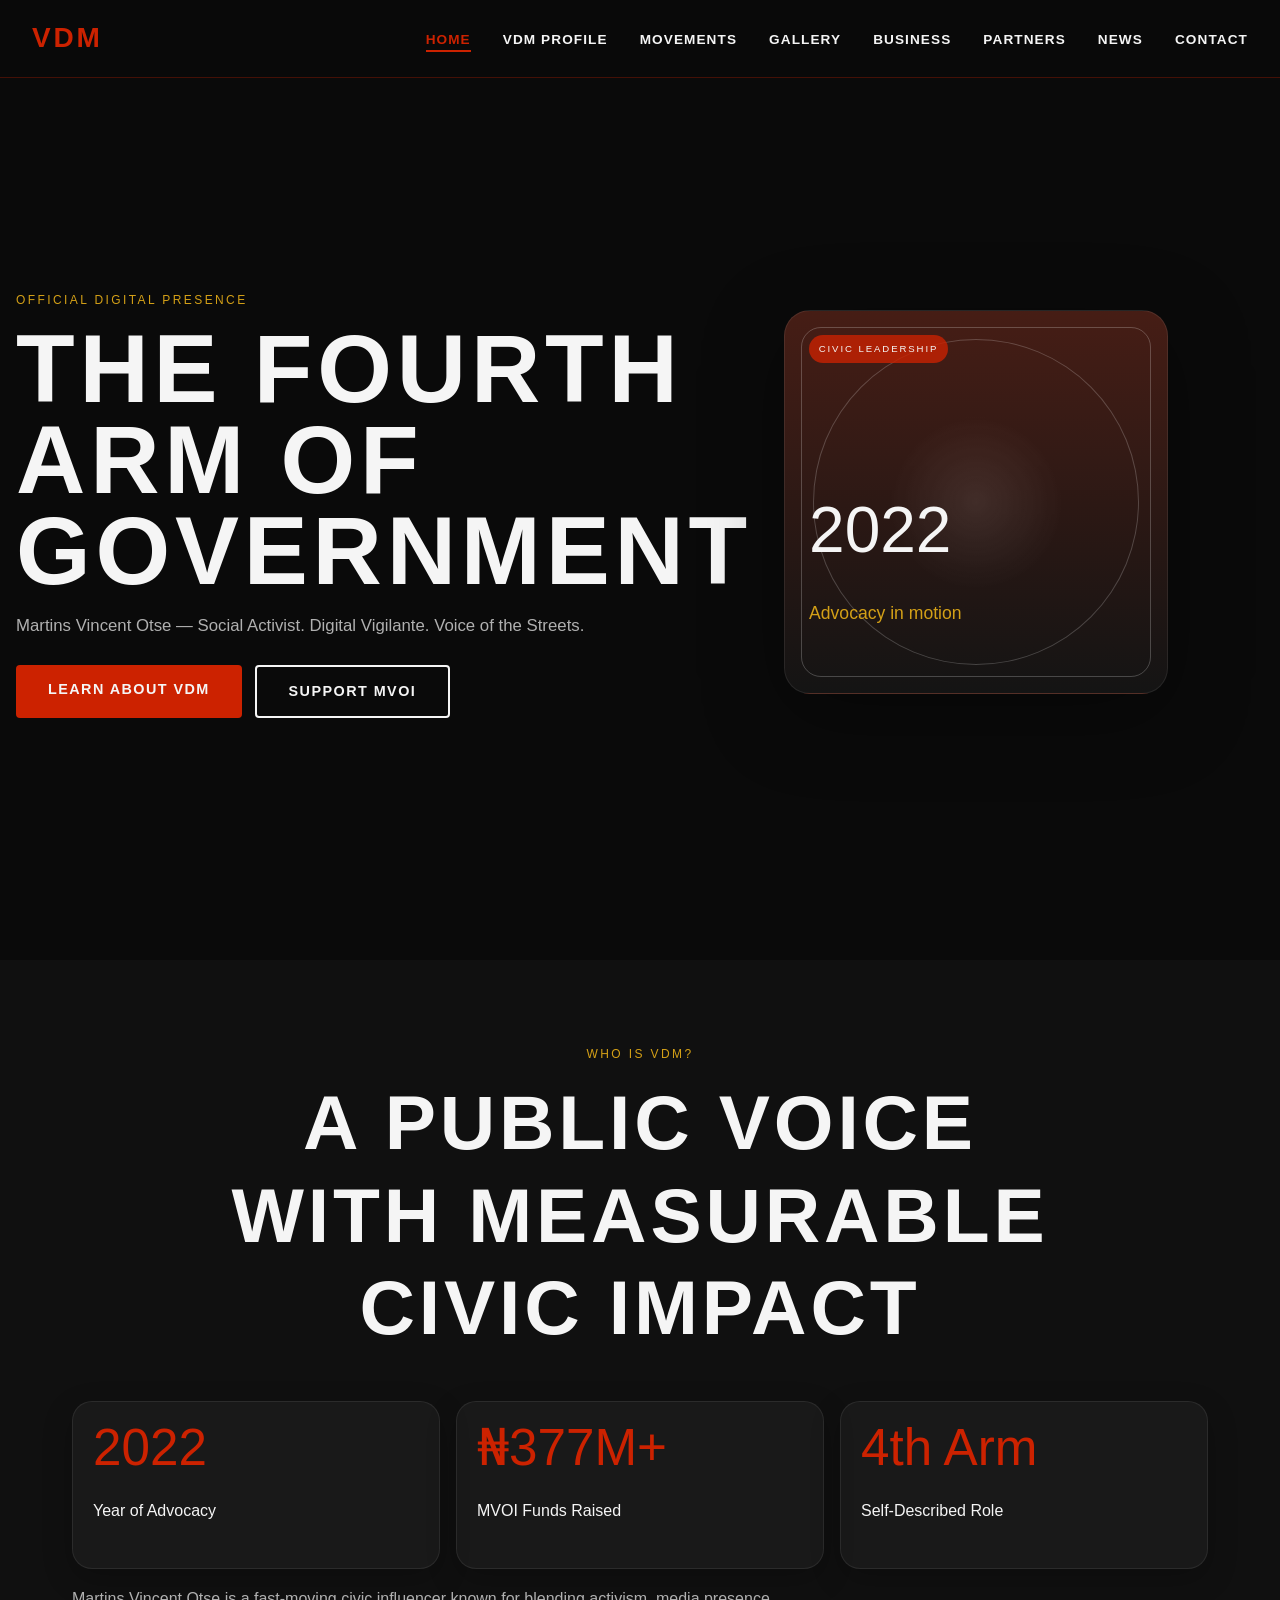
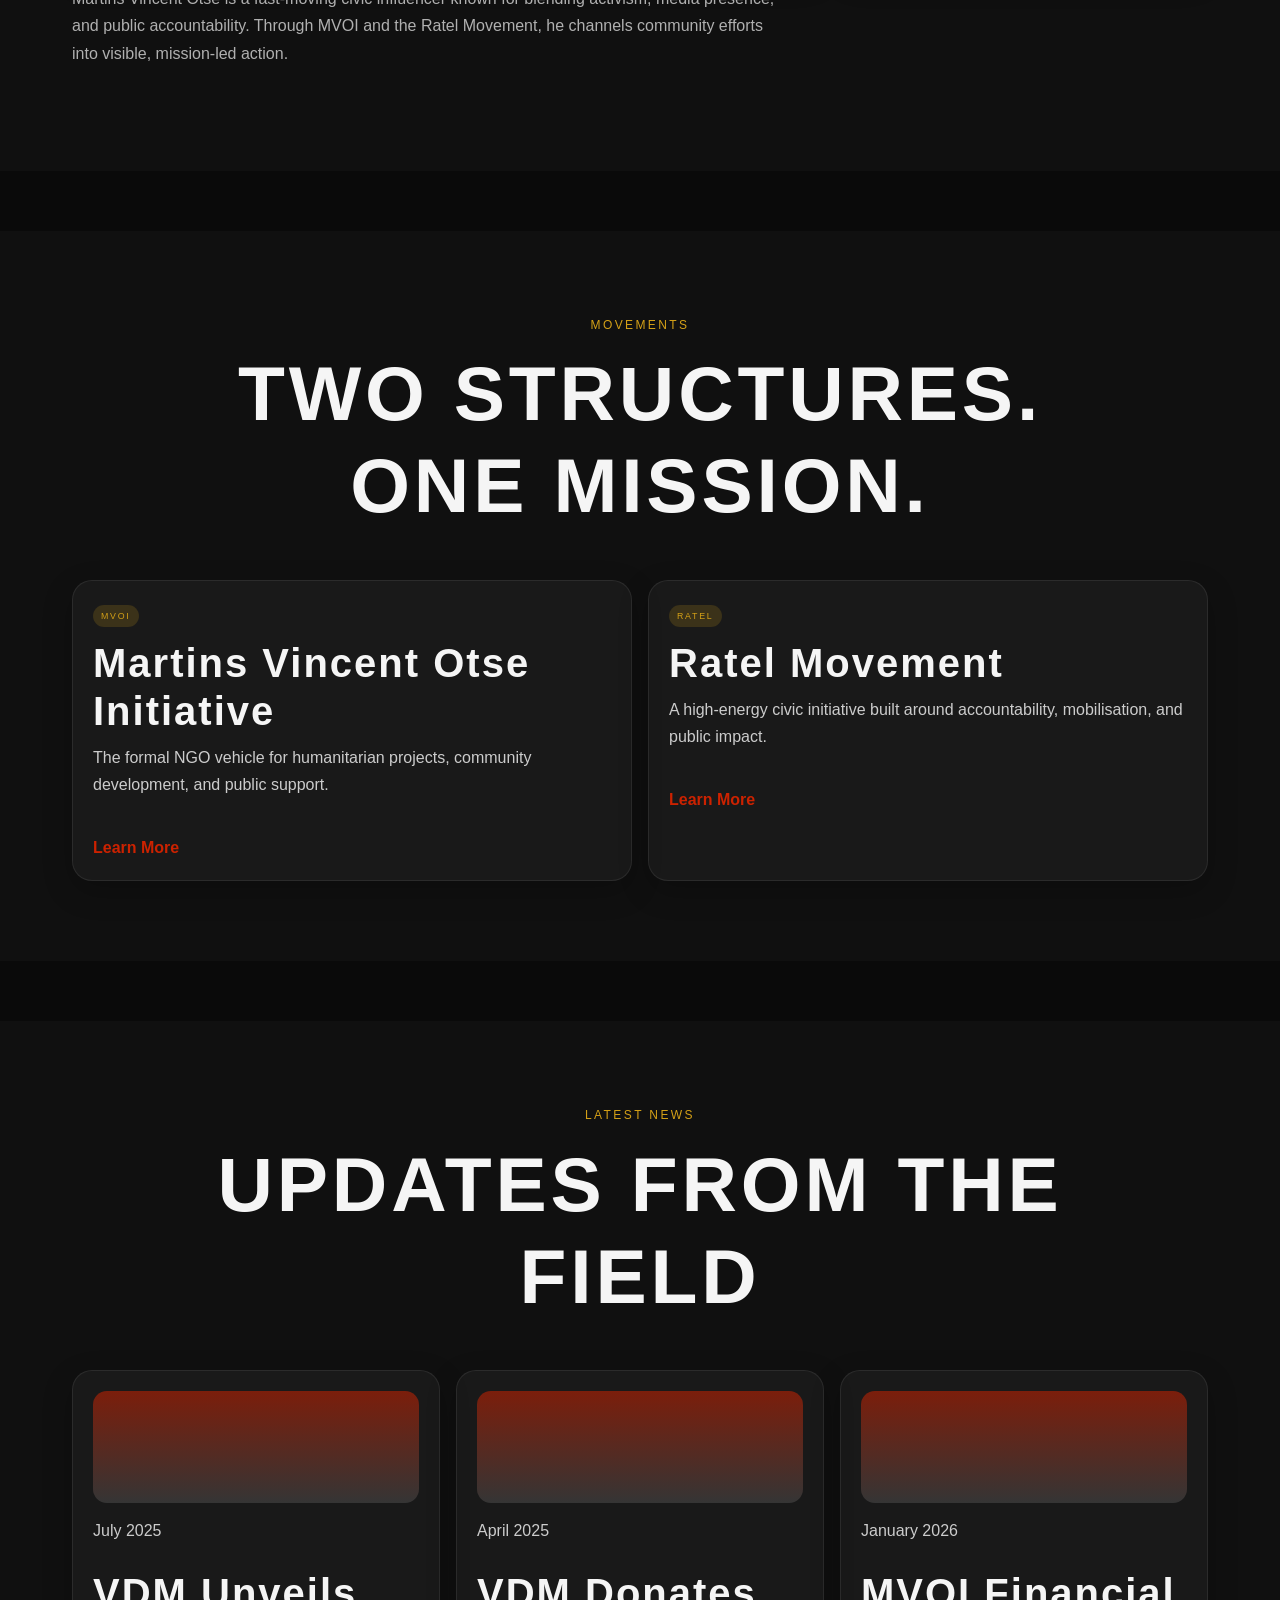
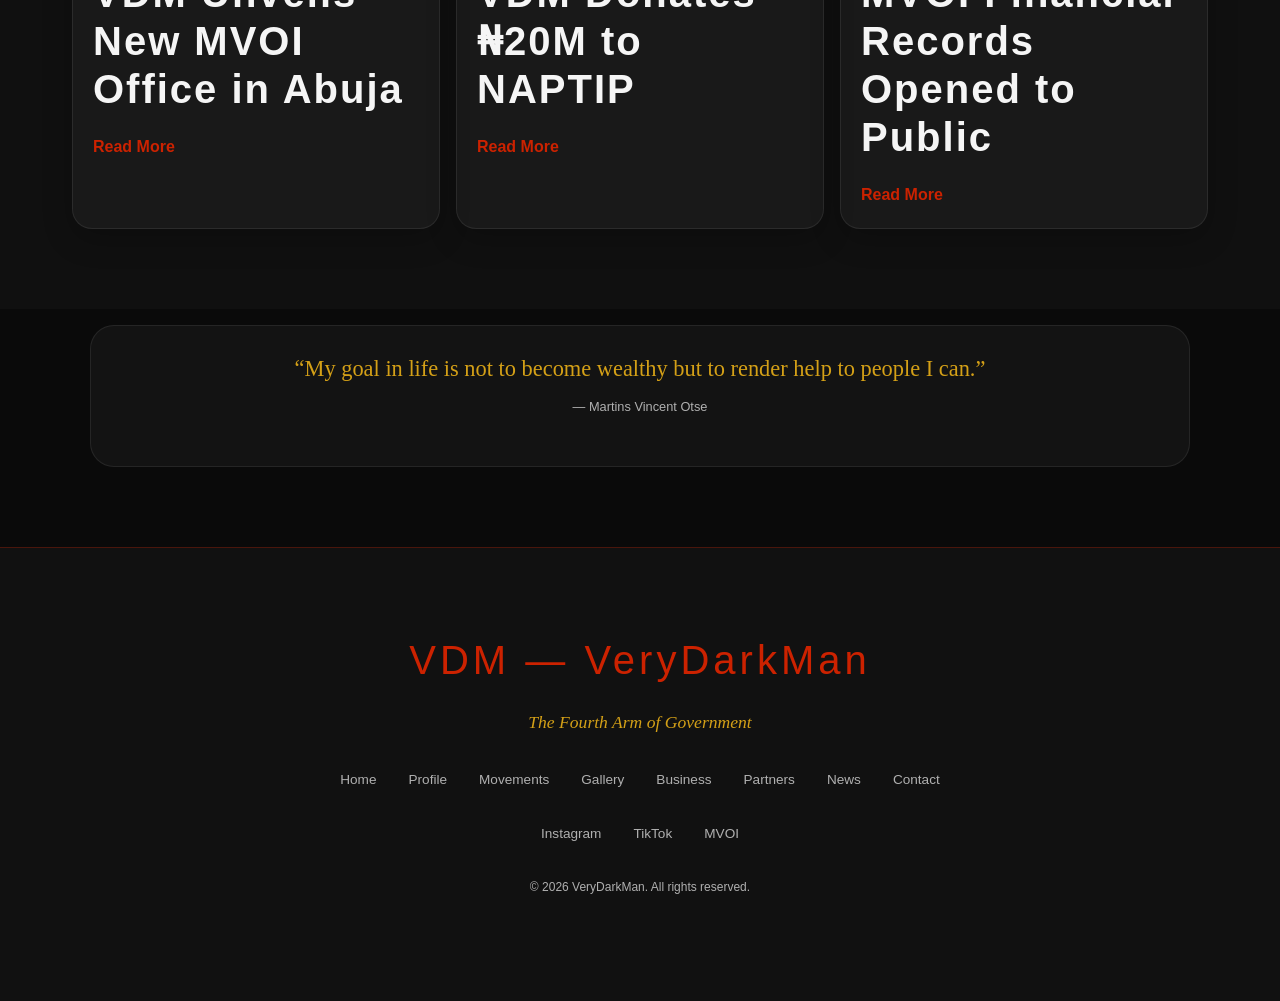
==== index.html @ 52432164 "update" ====
<!DOCTYPE html>
<html lang="en">
<head>
  <meta charset="UTF-8" />
  <meta name="viewport" content="width=device-width, initial-scale=1.0" />
  <meta name="description" content="VeryDarkMan - Nigerian social media activist, MVOI founder, and the voice of the Ratel Movement." />
  <title>VeryDarkMan — Home</title>
  
  <!-- Open Graph Meta Tags -->
  <meta property="og:title" content="VeryDarkMan — Martins Vincent Otse" />
  <meta property="og:description" content="Official website of VeryDarkMan, Nigerian activist, MVOI founder, and the voice of the Ratel Movement." />
  <meta property="og:url" content="https://verydarkman.com" />
  <meta property="og:type" content="website" />
  
  <!-- Twitter Card -->
  <meta name="twitter:card" content="summary_large_image" />
  <meta name="twitter:title" content="VeryDarkMan — Martins Vincent Otse" />
  
  <!-- Stylesheets -->
  <link rel="stylesheet" href="css/global.css" />
  <link rel="stylesheet" href="css/home.css" />
  
  <!-- Favicon -->
  <link rel="icon" href="images/VDMlogo.png" type="image/png" />
</head>
<body>
  <!-- Navigation Bar -->
  <nav class="navbar" id="navbar">
    <div class="nav-brand">
      <span class="brand-vdm">VDM</span>
    </div>
    <div class="nav-toggle" id="navToggle">
      <span></span>
      <span></span>
      <span></span>
    </div>
    <ul class="nav-links" id="navLinks">
      <li><a href="index.html" class="active">Home</a></li>
      <li><a href="profile.html">VDM Profile</a></li>
      <li class="dropdown">
        <a href="movements.html" class="dropdown-trigger">Movements</a>
        <ul class="dropdown-menu">
          <li><a href="movements.html#mvoi">MVOI</a></li>
          <li><a href="movements.html#ratel">Ratel Movement</a></li>
        </ul>
      </li>
      <li><a href="gallery.html">Gallery</a></li>
      <li><a href="business.html">Business</a></li>
      <li><a href="partners.html">Partners</a></li>
      <li><a href="news.html">News</a></li>
      <li><a href="contact.html">Contact</a></li>
    </ul>
  </nav>

  <main>
    <section class="hero-section">
      <div class="hero-copy reveal">
        <p class="eyebrow">Official digital presence</p>
        <h1>THE FOURTH ARM OF GOVERNMENT</h1>
        <p class="hero-subline">Martins Vincent Otse — Social Activist. Digital Vigilante. Voice of the Streets.</p>
        <div class="hero-actions">
          <a class="btn btn-primary" href="profile.html">Learn About VDM</a>
          <a class="btn btn-outline" href="movements.html#mvoi">Support MVOI</a>
        </div>
      </div>
      <div class="hero-visual reveal">
        <div class="hero-card">
          <div class="overlay-ring"></div>
          <div class="hero-badge">Civic Leadership</div>
          <p class="hero-stat-top">2022</p>
          <p class="hero-stat-bottom">Advocacy in motion</p>
        </div>
      </div>
    </section>

    <section class="section stats-strip">
      <div class="container">
        <div class="section-heading reveal">
          <p class="section-kicker">Who is VDM?</p>
          <h2 class="section-title">A public voice with measurable civic impact</h2>
        </div>
        <div class="stat-grid">
          <article class="stat-card reveal">
            <p class="stat-number">2022</p>
            <p class="stat-label">Year of Advocacy</p>
          </article>
          <article class="stat-card reveal">
            <p class="stat-number">₦377M+</p>
            <p class="stat-label">MVOI Funds Raised</p>
          </article>
          <article class="stat-card reveal">
            <p class="stat-number">4th Arm</p>
            <p class="stat-label">Self-Described Role</p>
          </article>
        </div>
        <p class="bio-copy reveal">Martins Vincent Otse is a fast-moving civic influencer known for blending activism, media presence, and public accountability. Through MVOI and the Ratel Movement, he channels community efforts into visible, mission-led action.</p>
      </div>
    </section>

    <section class="section movement-preview">
      <div class="container">
        <div class="section-heading reveal">
          <p class="section-kicker">Movements</p>
          <h2 class="section-title">Two structures. One mission.</h2>
        </div>
        <div class="movement-grid">
          <article class="movement-card reveal">
            <p class="movement-tag">MVOI</p>
            <h3>Martins Vincent Otse Initiative</h3>
            <p>The formal NGO vehicle for humanitarian projects, community development, and public support.</p>
            <a href="movements.html#mvoi">Learn More</a>
          </article>
          <article class="movement-card reveal">
            <p class="movement-tag">Ratel</p>
            <h3>Ratel Movement</h3>
            <p>A high-energy civic initiative built around accountability, mobilisation, and public impact.</p>
            <a href="movements.html#ratel">Learn More</a>
          </article>
        </div>
      </div>
    </section>

    <section class="section news-strip">
      <div class="container">
        <div class="section-heading reveal">
          <p class="section-kicker">Latest news</p>
          <h2 class="section-title">Updates from the field</h2>
        </div>
        <div class="news-grid">
          <article class="news-card reveal">
            <div class="news-thumb"></div>
            <p class="news-date">July 2025</p>
            <h3>VDM Unveils New MVOI Office in Abuja</h3>
            <a href="news.html">Read More</a>
          </article>
          <article class="news-card reveal">
            <div class="news-thumb"></div>
            <p class="news-date">April 2025</p>
            <h3>VDM Donates ₦20M to NAPTIP</h3>
            <a href="news.html">Read More</a>
          </article>
          <article class="news-card reveal">
            <div class="news-thumb"></div>
            <p class="news-date">January 2026</p>
            <h3>MVOI Financial Records Opened to Public</h3>
            <a href="news.html">Read More</a>
          </article>
        </div>
      </div>
    </section>

    <section class="quote-band reveal">
      <div class="container">
        <p class="quote-text">“My goal in life is not to become wealthy but to render help to people I can.”</p>
        <p class="quote-author">— Martins Vincent Otse</p>
      </div>
    </section>
  </main>

  <footer class="footer">
    <div class="footer-inner">
      <div class="footer-brand">VDM — VeryDarkMan</div>
      <p class="footer-tagline">The Fourth Arm of Government</p>
      <div class="footer-links">
        <a href="index.html">Home</a>
        <a href="profile.html">Profile</a>
        <a href="movements.html">Movements</a>
        <a href="gallery.html">Gallery</a>
        <a href="business.html">Business</a>
        <a href="partners.html">Partners</a>
        <a href="news.html">News</a>
        <a href="contact.html">Contact</a>
      </div>
      <div class="footer-social">
        <a href="https://instagram.com/verydarkblackman" target="_blank" rel="noreferrer">Instagram</a>
        <a href="https://tiktok.com/@verydarkman" target="_blank" rel="noreferrer">TikTok</a>
        <a href="https://mvoi4all.com" target="_blank" rel="noreferrer">MVOI</a>
      </div>
      <p class="footer-copy">&copy; 2026 VeryDarkMan. All rights reserved.</p>
    </div>
  </footer>

  <script src="js/global.js"></script>
  <script src="js/home.js"></script>
</body>
</html>
---- css/global.css ----
/* =====================================================================
   GLOBAL STYLES - VeryDarkMan Official Website
   Version: 2.0 (International Standards)
   ===================================================================== */

/* CSS Variables - Color Palette & Typography */
:root {
  /* Primary Colors */
  --black: #0A0A0A;
  --dark-gray: #111111;
  --charcoal: #1C1C1C;
  --red-primary: #CC2200;
  --red-hover: #AA1800;
  --gold: #D4A017;
  
  /* Text & UI Colors */
  --white: #F5F5F5;
  --light-gray: #B0B0B0;
  --text-body: #CCCCCC;
  --card-bg: #181818;
  --border: rgba(204, 34, 0, 0.3);
  
  /* Typography */
  --font-display: 'Bebas Neue', sans-serif;
  --font-body: 'Inter', sans-serif;
  --font-accent: 'Playfair Display', serif;
  
  /* Spacing & Layout */
  --spacing-xs: 0.5rem;
  --spacing-sm: 1rem;
  --spacing-md: 1.5rem;
  --spacing-lg: 2rem;
  --spacing-xl: 3rem;
  --spacing-2xl: 5rem;
  
  /* Transitions */
  --transition-fast: 0.2s ease;
  --transition-normal: 0.3s ease;
  --transition-slow: 0.6s ease;
}

/* =====================================================================
   RESET & BASE STYLES
   ===================================================================== */

* {
  margin: 0;
  padding: 0;
  box-sizing: border-box;
}

*::before,
*::after {
  box-sizing: border-box;
}

html {
  scroll-behavior: smooth;
  font-size: 16px;
}

body {
  background-color: var(--black);
  color: var(--text-body);
  font-family: var(--font-body);
  font-weight: 400;
  line-height: 1.6;
  overflow-x: hidden;
}

/* =====================================================================
   TYPOGRAPHY
   ===================================================================== */

h1, h2, h3, h4, h5, h6 {
  font-family: var(--font-display);
  color: var(--white);
  letter-spacing: 0.05em;
  line-height: 1.2;
  margin-bottom: var(--spacing-md);
}

h1 {
  font-size: clamp(2.5rem, 6vw, 5rem);
}

h2 {
  font-size: clamp(2rem, 5vw, 3.5rem);
}

h3 {
  font-size: clamp(1.5rem, 4vw, 2.5rem);
}

h4 {
  font-size: 1.25rem;
}

p {
  margin-bottom: var(--spacing-md);
  line-height: 1.7;
}

a {
  color: var(--white);
  text-decoration: none;
  transition: color var(--transition-fast);
}

a:hover {
  color: var(--red-primary);
}

img {
  max-width: 100%;
  height: auto;
  display: block;
}

/* =====================================================================
   NAVIGATION BAR
   ===================================================================== */

.navbar {
  position: fixed;
  top: 0;
  left: 0;
  right: 0;
  z-index: 1000;
  display: flex;
  align-items: center;
  justify-content: space-between;
  padding: var(--spacing-sm) var(--spacing-lg);
  background: rgba(10, 10, 10, 0.95);
  backdrop-filter: blur(10px);
  border-bottom: 1px solid var(--border);
  transition: background var(--transition-normal);
}

.navbar.scrolled {
  background: rgba(10, 10, 10, 1);
  box-shadow: 0 4px 12px rgba(0, 0, 0, 0.5);
}

.nav-brand {
  display: flex;
  align-items: center;
  gap: var(--spacing-sm);
}

.brand-vdm {
  font-family: var(--font-display);
  font-size: 1.75rem;
  color: var(--red-primary);
  letter-spacing: 0.1em;
  font-weight: 700;
}

.nav-links {
  display: flex;
  list-style: none;
  gap: var(--spacing-lg);
  align-items: center;
}

.nav-links a {
  color: var(--white);
  text-decoration: none;
  font-size: 0.85rem;
  letter-spacing: 0.08em;
  text-transform: uppercase;
  font-weight: 600;
  transition: color var(--transition-fast);
  position: relative;
}

.nav-links a::after {
  content: '';
  position: absolute;
  bottom: -5px;
  left: 0;
  width: 0;
  height: 2px;
  background-color: var(--red-primary);
  transition: width var(--transition-fast);
}

.nav-links a:hover::after,
.nav-links a.active::after {
  width: 100%;
}

.nav-links a:hover,
.nav-links a.active {
  color: var(--red-primary);
}

/* Dropdown Menu */
.dropdown {
  position: relative;
}

.dropdown-trigger::after {
  content: ' ▼';
  font-size: 0.7rem;
  margin-left: 5px;
}

.dropdown-menu {
  display: none;
  position: absolute;
  top: 100%;
  left: 0;
  background: var(--charcoal);
  border: 1px solid var(--border);
  min-width: 200px;
  list-style: none;
  padding: var(--spacing-xs) 0;
  margin-top: var(--spacing-xs);
  border-radius: 4px;
  box-shadow: 0 8px 24px rgba(0, 0, 0, 0.3);
}

.dropdown:hover .dropdown-menu {
  display: block;
}

.dropdown-menu li a {
  display: block;
  padding: var(--spacing-sm) var(--spacing-lg);
  font-size: 0.8rem;
  transition: background var(--transition-fast);
}

.dropdown-menu li a:hover {
  background-color: rgba(204, 34, 0, 0.1);
}

/* Hamburger Menu Toggle */
.nav-toggle {
  display: none;
  flex-direction: column;
  gap: 5px;
  cursor: pointer;
  z-index: 1001;
}

.nav-toggle span {
  display: block;
  width: 25px;
  height: 2px;
  background: var(--white);
  transition: all var(--transition-fast);
  border-radius: 2px;
}

.nav-toggle.open span:nth-child(1) {
  transform: rotate(45deg) translate(10px, 10px);
}

.nav-toggle.open span:nth-child(2) {
  opacity: 0;
}

.nav-toggle.open span:nth-child(3) {
  transform: rotate(-45deg) translate(8px, -8px);
}

/* =====================================================================
   FOOTER
   ===================================================================== */

.footer {
  background: var(--dark-gray);
  border-top: 1px solid var(--border);
  padding: var(--spacing-2xl) var(--spacing-lg);
  text-align: center;
  margin-top: var(--spacing-2xl);
}

.footer-inner {
  max-width: 1200px;
  margin: 0 auto;
}

.footer-brand {
  font-family: var(--font-display);
  font-size: 2.5rem;
  color: var(--red-primary);
  margin-bottom: var(--spacing-sm);
  letter-spacing: 0.1em;
}

.footer-tagline {
  font-family: var(--font-accent);
  font-style: italic;
  color: var(--gold);
  margin-bottom: var(--spacing-lg);
  font-size: 1.1rem;
}

.footer-links,
.footer-social {
  display: flex;
  justify-content: center;
  gap: var(--spacing-lg);
  flex-wrap: wrap;
  margin-bottom: var(--spacing-lg);
}

.footer-links a,
.footer-social a {
  color: var(--light-gray);
  text-decoration: none;
  font-size: 0.85rem;
  transition: color var(--transition-fast);
}

.footer-links a:hover,
.footer-social a:hover {
  color: var(--red-primary);
}

.footer-copy {
  color: var(--light-gray);
  font-size: 0.75rem;
  margin-top: var(--spacing-lg);
}

/* =====================================================================
   LAYOUT UTILITIES
   ===================================================================== */

.container {
  max-width: 1200px;
  margin: 0 auto;
  padding: 0 var(--spacing-lg);
}

.section {
  padding: var(--spacing-2xl) var(--spacing-lg);
  margin-top: 60px;
}

.section-heading {
  max-width: 900px;
  margin: 0 auto var(--spacing-xl);
  text-align: center;
}

.section-kicker,
.eyebrow {
  color: var(--gold);
  text-transform: uppercase;
  letter-spacing: 0.2em;
  font-size: 0.75rem;
  margin-bottom: 0.75rem;
  display: inline-block;
}

.section-title {
  font-family: var(--font-display);
  font-size: clamp(2.5rem, 6vw, 5rem);
  color: var(--white);
  margin-bottom: var(--spacing-lg);
  letter-spacing: 0.05em;
  text-transform: uppercase;
}

.section-subtitle {
  color: var(--light-gray);
  font-size: 1.1rem;
  margin-bottom: var(--spacing-xl);
  line-height: 1.7;
}

/* =====================================================================
   BUTTONS
   ===================================================================== */

.btn {
  display: inline-block;
  padding: 0.8rem 2rem;
  border: none;
  border-radius: 4px;
  cursor: pointer;
  font-family: var(--font-body);
  font-size: 0.9rem;
  font-weight: 600;
  letter-spacing: 0.1em;
  text-transform: uppercase;
  text-decoration: none;
  transition: all var(--transition-fast);
  text-align: center;
}

.btn-primary {
  background: var(--red-primary);
  color: var(--white);
}

.btn-primary:hover {
  background: var(--red-hover);
  transform: translateY(-2px);
  box-shadow: 0 8px 16px rgba(204, 34, 0, 0.3);
}

.btn-outline {
  background: transparent;
  color: var(--white);
  border: 2px solid var(--white);
}

.btn-outline:hover {
  border-color: var(--red-primary);
  color: var(--red-primary);
}

.btn-secondary {
  background: var(--gold);
  color: var(--black);
}

.btn-secondary:hover {
  background: #E5B64F;
  transform: translateY(-2px);
}

/* =====================================================================
   SCROLL REVEAL ANIMATION
   ===================================================================== */

.reveal {
  opacity: 0;
  transform: translateY(30px);
  transition: opacity var(--transition-slow) ease, transform var(--transition-slow) ease;
}

.reveal.visible {
  opacity: 1;
  transform: translateY(0);
}

/* =====================================================================
   CARDS & COMPONENTS
   ===================================================================== */

.card {
  background: var(--card-bg);
  border: 1px solid var(--border);
  border-radius: 8px;
  padding: var(--spacing-lg);
  transition: all var(--transition-normal);
}

.card:hover {
  border-color: var(--red-primary);
  transform: translateY(-4px);
  box-shadow: 0 12px 24px rgba(204, 34, 0, 0.2);
}

.grid {
  display: grid;
  gap: var(--spacing-lg);
  grid-template-columns: repeat(auto-fit, minmax(300px, 1fr));
}

/* =====================================================================
   RESPONSIVE DESIGN - MOBILE
   ===================================================================== */

@media (max-width: 768px) {
  :root {
    font-size: 14px;
  }

  .nav-toggle {
    display: flex;
  }

  .nav-links {
    display: none;
    position: fixed;
    top: 60px;
    left: 0;
    right: 0;
    background: var(--dark-gray);
    flex-direction: column;
    padding: var(--spacing-lg);
    gap: var(--spacing-md);
    max-height: calc(100vh - 60px);
    overflow-y: auto;
    z-index: 999;
  }

  .nav-links.open {
    display: flex;
  }

  .nav-links a::after {
    display: none;
  }

  .dropdown-menu {
    position: static;
    display: none;
    background: rgba(0, 0, 0, 0.5);
    border: none;
    padding: var(--spacing-md) 0;
    margin-top: var(--spacing-sm);
  }

  .dropdown:hover .dropdown-menu,
  .dropdown-menu.open {
    display: block;
  }

  .dropdown-menu li a {
    padding: var(--spacing-sm) var(--spacing-lg) var(--spacing-sm) var(--spacing-2xl);
  }

  .section {
    padding: var(--spacing-xl) var(--spacing-md);
  }

  .grid {
    grid-template-columns: 1fr;
  }

  .footer {
    padding: var(--spacing-xl) var(--spacing-md);
  }
}

@media (max-width: 480px) {
  h1 {
    font-size: 2rem;
  }

  h2 {
    font-size: 1.5rem;
  }

  .btn {
    width: 100%;
    padding: 1rem var(--spacing-md);
  }

  .nav-links {
    gap: var(--spacing-sm);
  }

  .footer-links,
  .footer-social {
    flex-direction: column;
    gap: var(--spacing-md);
  }
}

/* =====================================================================
   ANIMATIONS
   ===================================================================== */

@keyframes fadeIn {
  from {
    opacity: 0;
  }
  to {
    opacity: 1;
  }
}

@keyframes slideInUp {
  from {
    opacity: 0;
    transform: translateY(30px);
  }
  to {
    opacity: 1;
    transform: translateY(0);
  }
}

@keyframes slideInDown {
  from {
    opacity: 0;
    transform: translateY(-30px);
  }
  to {
    opacity: 1;
    transform: translateY(0);
  }
}

/* Import Google Fonts */
@import url('https://fonts.googleapis.com/css2?family=Bebas+Neue&family=Inter:wght@300;400;600;700&family=Playfair+Display:ital,wght@1,400&display=swap');
---- css/home.css ----
main { padding-top: 5rem; }
.hero-section {
  min-height: calc(100vh - 5rem);
  display: grid;
  grid-template-columns: 1.2fr 0.8fr;
  align-items: center;
  gap: 2rem;
  padding: 3rem 1rem 1.5rem;
}
.hero-copy h1 {
  font-family: var(--font-display);
  font-size: clamp(3.5rem, 7.5vw, 6rem);
  line-height: 0.95;
  color: var(--white);
  margin-bottom: 1rem;
}
.hero-subline {
  color: var(--light-gray);
  max-width: 38rem;
  margin-bottom: 1.5rem;
  font-size: 1.05rem;
}
.hero-actions { display: flex; gap: 0.8rem; flex-wrap: wrap; }
.hero-visual { display: flex; justify-content: center; }
.hero-card {
  width: min(480px, 100%);
  min-height: 24rem;
  border-radius: 26px;
  border: 1px solid rgba(255,255,255,0.08);
  background:
    linear-gradient(180deg, rgba(204,34,0,0.24), rgba(0,0,0,0.3)),
    radial-gradient(circle at center, rgba(255,255,255,0.12), transparent 32%),
    var(--charcoal);
  position: relative;
  overflow: hidden;
  box-shadow: 0 20px 80px rgba(0,0,0,0.35);
}
.hero-card::before {
  content: "";
  position: absolute;
  inset: 1rem;
  border-radius: 20px;
  border: 1px solid rgba(255,255,255,0.22);
}
.overlay-ring {
  position: absolute;
  inset: 1.75rem;
  border-radius: 50%;
  border: 1px solid rgba(255,255,255,0.2);
}
.hero-badge, .hero-stat-top, .hero-stat-bottom {
  position: absolute;
  left: 1.5rem;
  color: var(--white);
}
.hero-badge {
  top: 1.5rem;
  padding: 0.4rem 0.6rem;
  border-radius: 999px;
  background: rgba(204,34,0,0.78);
  font-size: 0.6rem;
  text-transform: uppercase;
  letter-spacing: 0.2em;
}
.hero-stat-top { bottom: 5.25rem; font-family: var(--font-display); font-size: 4rem; }
.hero-stat-bottom { bottom: 2.5rem; color: var(--gold); font-size: 1.1rem; }

.stats-strip, .movement-preview, .news-strip { background: rgba(255,255,255,0.025); }
.stat-grid, .movement-grid, .news-grid {
  display: grid;
  gap: 1rem;
}
.stat-grid { grid-template-columns: repeat(3, 1fr); margin-top: 1.5rem; }
.stat-card, .movement-card, .news-card {
  border-radius: 20px;
  border: 1px solid rgba(255,255,255,0.08);
  background: rgba(255,255,255,0.04);
  padding: 1.25rem;
  box-shadow: 0 10px 30px rgba(0,0,0,0.22);
}
.stat-number { font-family: var(--font-display); font-size: 3.2rem; color: var(--red-primary); line-height: 1; }
.stat-label { color: var(--white); margin-top: 0.4rem; }
.bio-copy { margin-top: 1rem; color: var(--light-gray); max-width: 44rem; }
.movement-grid { grid-template-columns: repeat(2, 1fr); margin-top: 1rem; }
.movement-tag, .news-category { display: inline-block; margin-bottom: 0.75rem; border-radius: 999px; background: rgba(212,160,23,0.18); color: var(--gold); padding: 0.2rem 0.5rem; font-size: 0.55rem; text-transform: uppercase; letter-spacing: 0.2em; }
.movement-card h3, .news-card h3 { color: var(--white); margin-bottom: 0.6rem; }
.movement-card a, .news-card a { display: inline-block; margin-top: 0.75rem; color: var(--red-primary); font-weight: 700; }
.news-grid { grid-template-columns: repeat(3, 1fr); margin-top: 1rem; }
.news-thumb { min-height: 7rem; border-radius: 14px; margin-bottom: 0.9rem; background: linear-gradient(180deg, rgba(204,34,0,0.55), rgba(255,255,255,0.12)); }
.quote-band {
  margin: 1rem auto 2rem;
  width: min(1100px, calc(100% - 2rem));
  border-radius: 24px;
  border: 1px solid rgba(255,255,255,0.08);
  background: rgba(255,255,255,0.04);
  padding: 1.5rem 1.25rem;
  text-align: center;
}
.quote-text {
  font-family: var(--font-accent);
  font-size: 1.4rem;
  color: var(--gold);
  margin-bottom: 0.5rem;
}
.quote-author { color: var(--light-gray); font-size: 0.8rem; }

@media (max-width: 900px) {
  .hero-section { grid-template-columns: 1fr; padding-top: 1rem; }
  .stat-grid, .movement-grid, .news-grid { grid-template-columns: 1fr; }
}
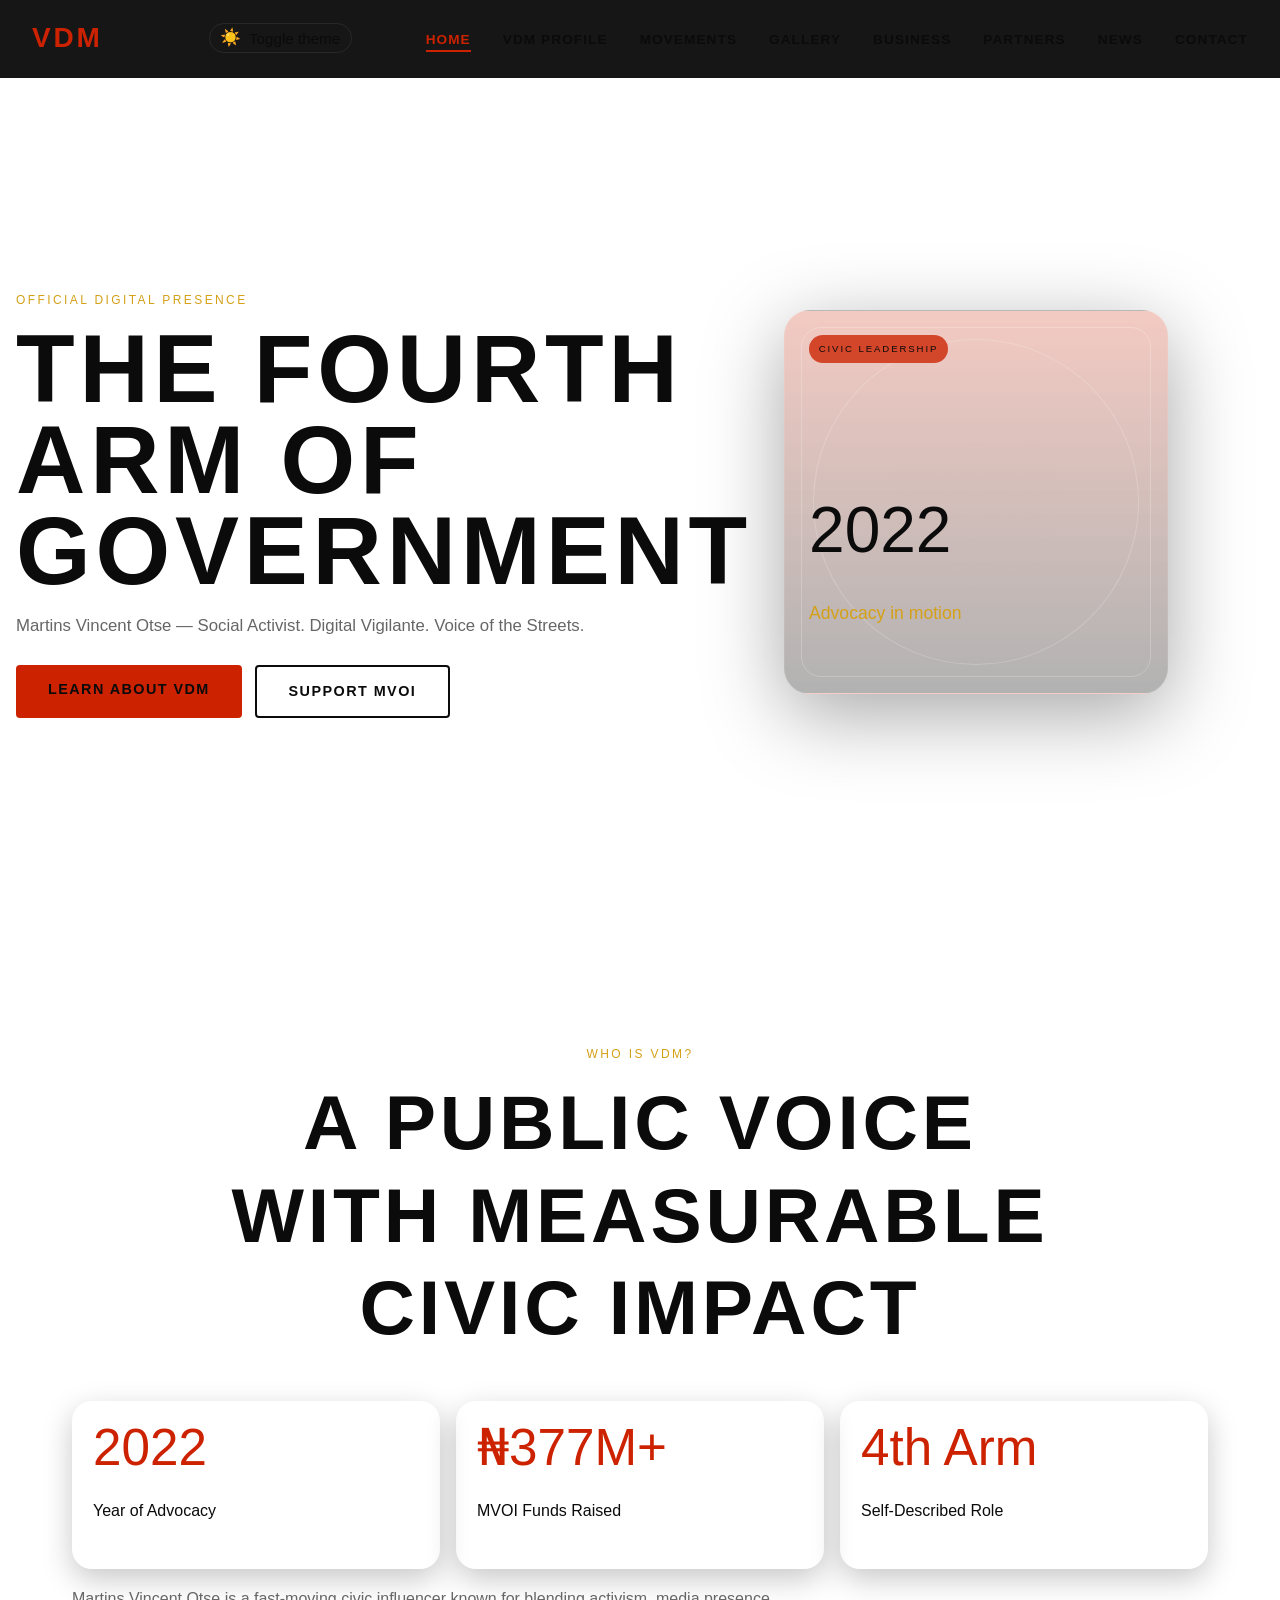
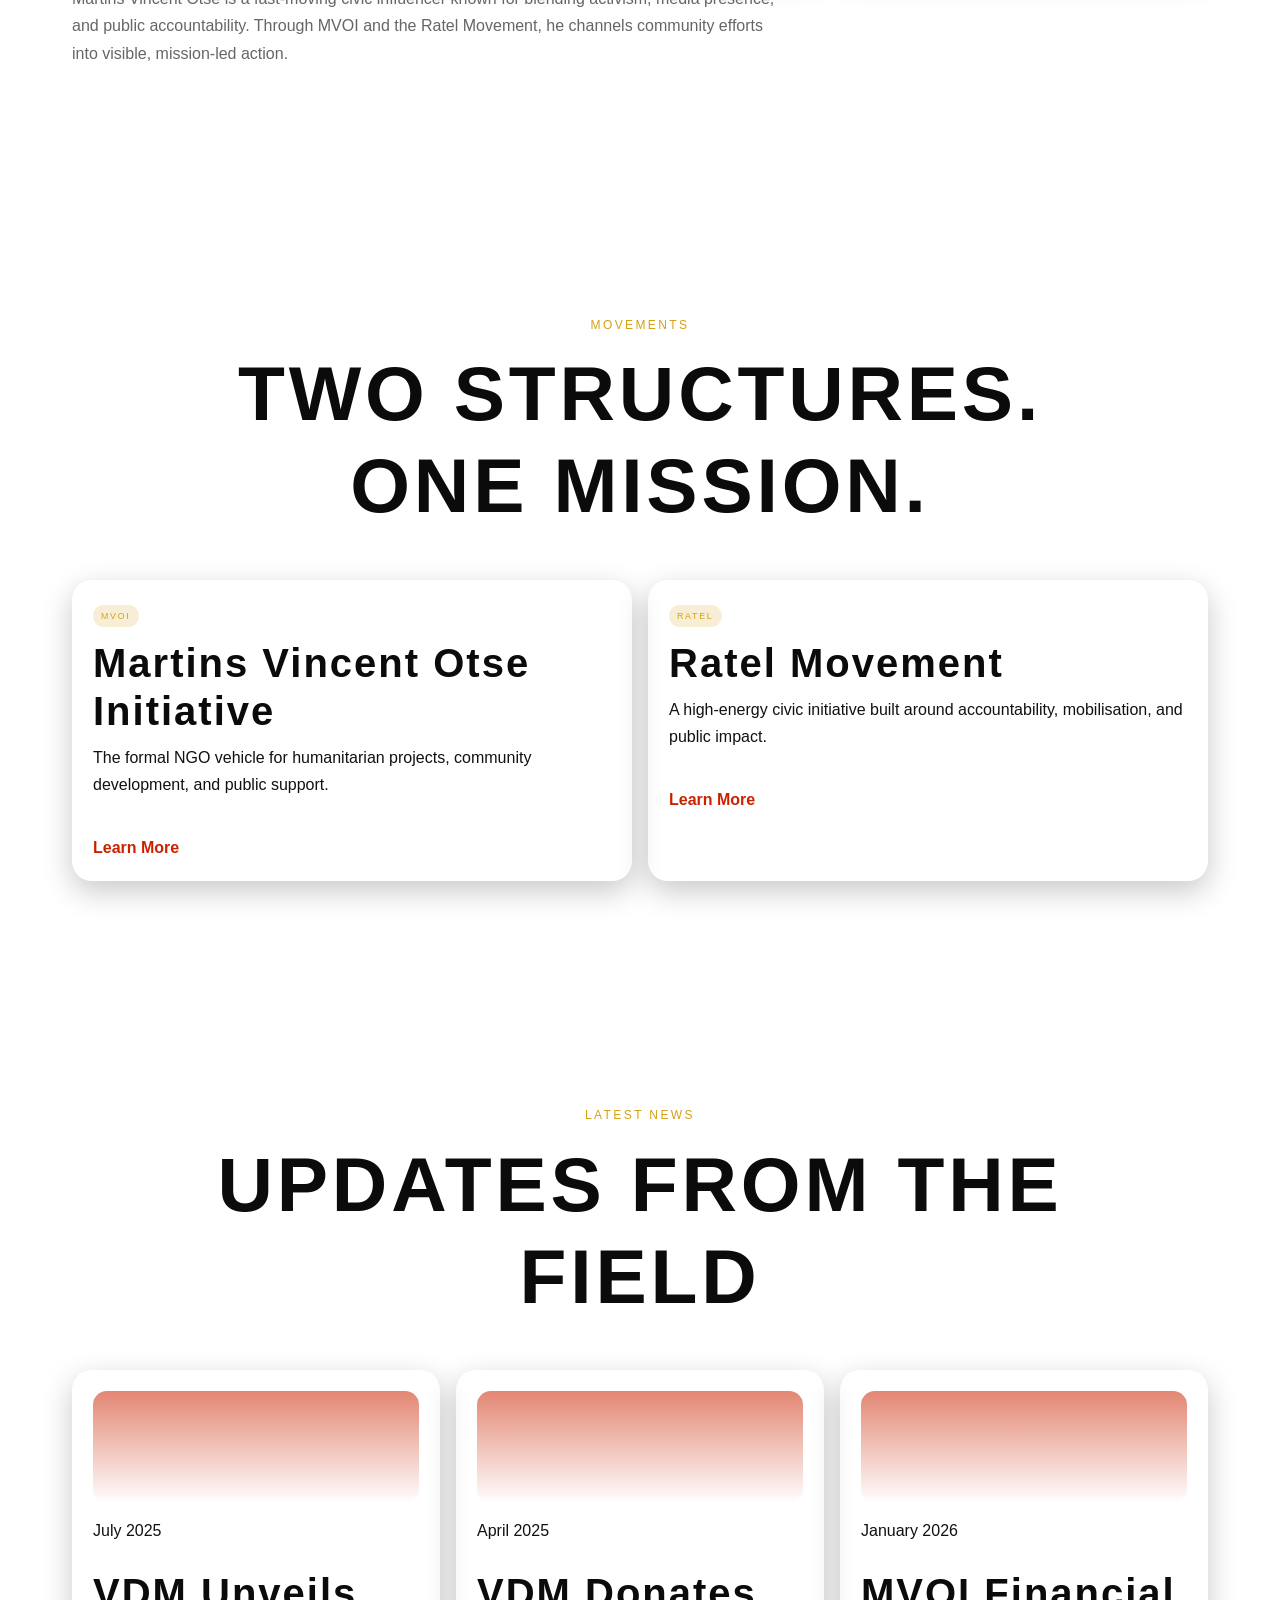
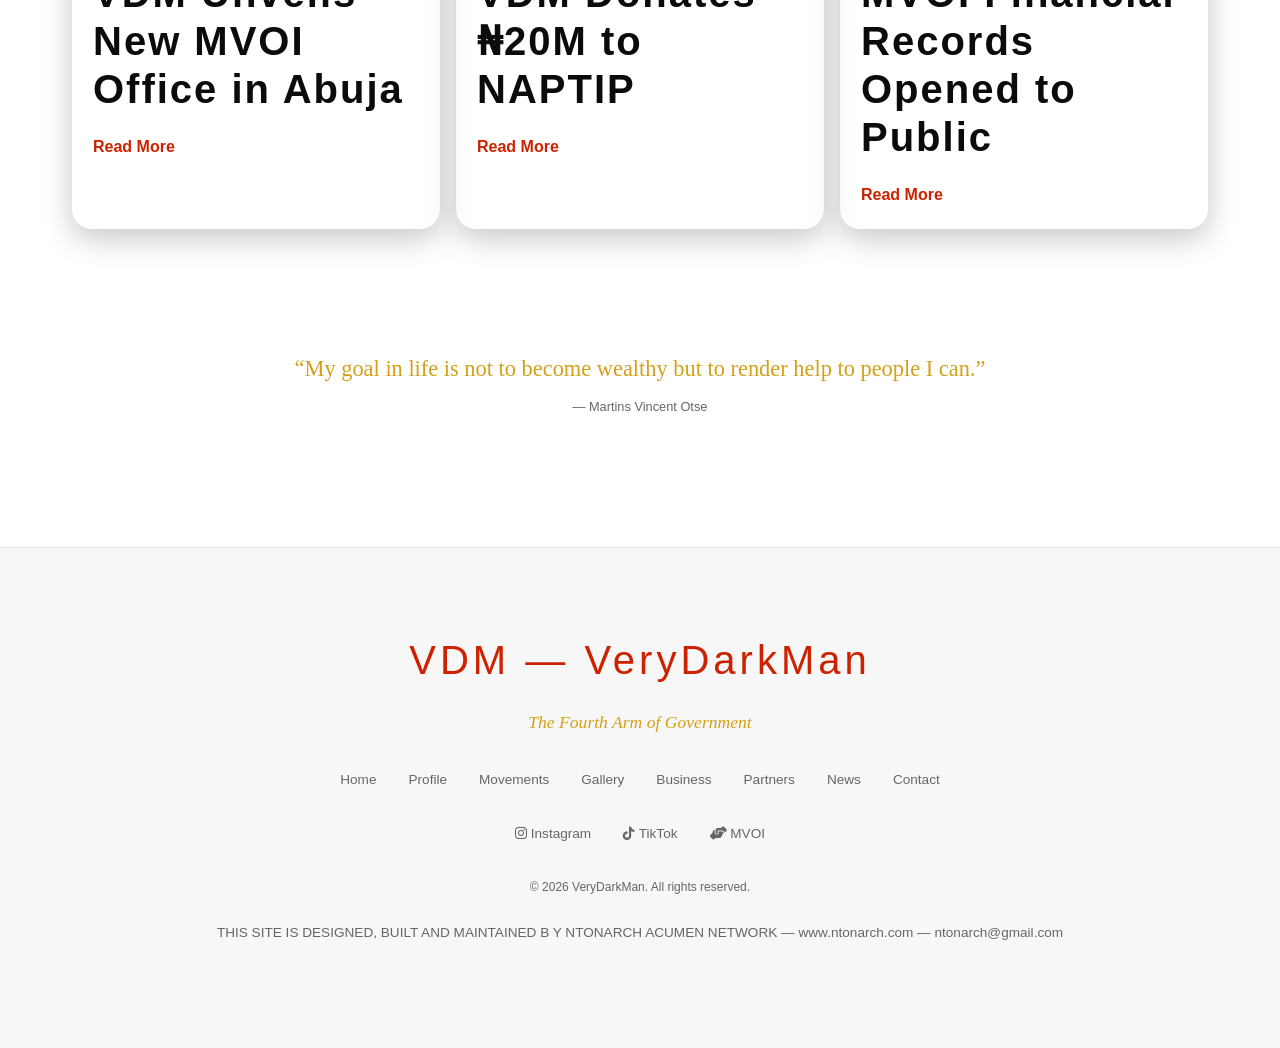
==== commit 73fbd6d0: "update" ====
--- a/index.html
+++ b/index.html
@@ -19,6 +19,7 @@
   <!-- Stylesheets -->
   <link rel="stylesheet" href="css/global.css" />
   <link rel="stylesheet" href="css/home.css" />
+  <link rel="stylesheet" href="https://cdnjs.cloudflare.com/ajax/libs/font-awesome/6.4.0/css/all.min.css" />
   
   <!-- Favicon -->
   <link rel="icon" href="images/VDMlogo.png" type="image/png" />
@@ -34,14 +35,17 @@
       <span></span>
       <span></span>
     </div>
+    <div class="theme-toggle">
+      <button id="themeToggle" aria-label="Toggle theme" aria-pressed="false" title="Toggle theme"><span class="icon">🌙</span><span class="visually-hidden">Toggle theme</span></button>
+    </div>
     <ul class="nav-links" id="navLinks">
       <li><a href="index.html" class="active">Home</a></li>
       <li><a href="profile.html">VDM Profile</a></li>
       <li class="dropdown">
         <a href="movements.html" class="dropdown-trigger">Movements</a>
         <ul class="dropdown-menu">
-          <li><a href="movements.html#mvoi">MVOI</a></li>
-          <li><a href="movements.html#ratel">Ratel Movement</a></li>
+          <li><a href="mvoi.html">MVOI</a></li>
+          <li><a href="ratel.html">Ratel Movement</a></li>
         </ul>
       </li>
       <li><a href="gallery.html">Gallery</a></li>
@@ -60,7 +64,7 @@
         <p class="hero-subline">Martins Vincent Otse — Social Activist. Digital Vigilante. Voice of the Streets.</p>
         <div class="hero-actions">
           <a class="btn btn-primary" href="profile.html">Learn About VDM</a>
-          <a class="btn btn-outline" href="movements.html#mvoi">Support MVOI</a>
+          <a class="btn btn-outline" href="mvoi.html">Support MVOI</a>
         </div>
       </div>
       <div class="hero-visual reveal">
@@ -108,13 +112,13 @@
             <p class="movement-tag">MVOI</p>
             <h3>Martins Vincent Otse Initiative</h3>
             <p>The formal NGO vehicle for humanitarian projects, community development, and public support.</p>
-            <a href="movements.html#mvoi">Learn More</a>
+            <a href="mvoi.html">Learn More</a>
           </article>
           <article class="movement-card reveal">
             <p class="movement-tag">Ratel</p>
             <h3>Ratel Movement</h3>
             <p>A high-energy civic initiative built around accountability, mobilisation, and public impact.</p>
-            <a href="movements.html#ratel">Learn More</a>
+            <a href="ratel.html">Learn More</a>
           </article>
         </div>
       </div>
@@ -172,11 +176,13 @@
         <a href="contact.html">Contact</a>
       </div>
       <div class="footer-social">
-        <a href="https://instagram.com/verydarkblackman" target="_blank" rel="noreferrer">Instagram</a>
-        <a href="https://tiktok.com/@verydarkman" target="_blank" rel="noreferrer">TikTok</a>
-        <a href="https://mvoi4all.com" target="_blank" rel="noreferrer">MVOI</a>
+        <a href="https://instagram.com/verydarkblackman" target="_blank" rel="noreferrer"><i class="fab fa-instagram"></i> Instagram</a>
+        <a href="https://tiktok.com/@verydarkman" target="_blank" rel="noreferrer"><i class="fab fa-tiktok"></i> TikTok</a>
+        <a href="https://mvoi4all.com" target="_blank" rel="noreferrer"><i class="fas fa-hands-helping"></i> MVOI</a>
       </div>
       <p class="footer-copy">&copy; 2026 VeryDarkMan. All rights reserved.</p>
+      <p class="footer-credit">THIS SITE IS DESIGNED, BUILT AND MAINTAINED B
+        Y NTONARCH ACUMEN NETWORK — www.ntonarch.com — ntonarch@gmail.com</p>
     </div>
   </footer>
 
--- a/css/global.css
+++ b/css/global.css
@@ -594,3 +594,53 @@
 
 /* Import Google Fonts */
 @import url('https://fonts.googleapis.com/css2?family=Bebas+Neue&family=Inter:wght@300;400;600;700&family=Playfair+Display:ital,wght@1,400&display=swap');
+
+/* =====================================================================
+   THEME TOGGLE (Light / Dark)
+   ===================================================================== */
+
+.theme-toggle {
+  margin-left: var(--spacing-lg);
+  display: flex;
+  align-items: center;
+}
+
+.theme-toggle button {
+  display: inline-flex;
+  align-items: center;
+  gap: 0.5rem;
+  background: transparent;
+  border: 1px solid rgba(255, 255, 255, 0.08);
+  color: var(--white);
+  padding: 0.35rem 0.65rem;
+  border-radius: 999px;
+  cursor: pointer;
+  font-size: 0.95rem;
+  transition: background var(--transition-fast), color var(--transition-fast), border-color var(--transition-fast);
+}
+
+.theme-toggle button:hover {
+  background: rgba(255, 255, 255, 0.03);
+}
+
+.theme-toggle .icon { font-size: 1.05rem; line-height: 1; }
+
+.footer-credit {
+  color: var(--light-gray);
+  font-size: 0.85rem;
+  margin-top: 0.5rem;
+}
+
+/* Light theme overrides */
+:root[data-theme='light'], [data-theme='light'] {
+  --black: #FFFFFF;
+  --dark-gray: #F7F7F7;
+  --charcoal: #FFFFFF;
+  --white: #0B0B0B;
+  --text-body: #111111;
+  --card-bg: #FFFFFF;
+  --border: rgba(0, 0, 0, 0.06);
+  --light-gray: #666666;
+  --red-primary: #CC2200;
+  --gold: #D4A017;
+}
